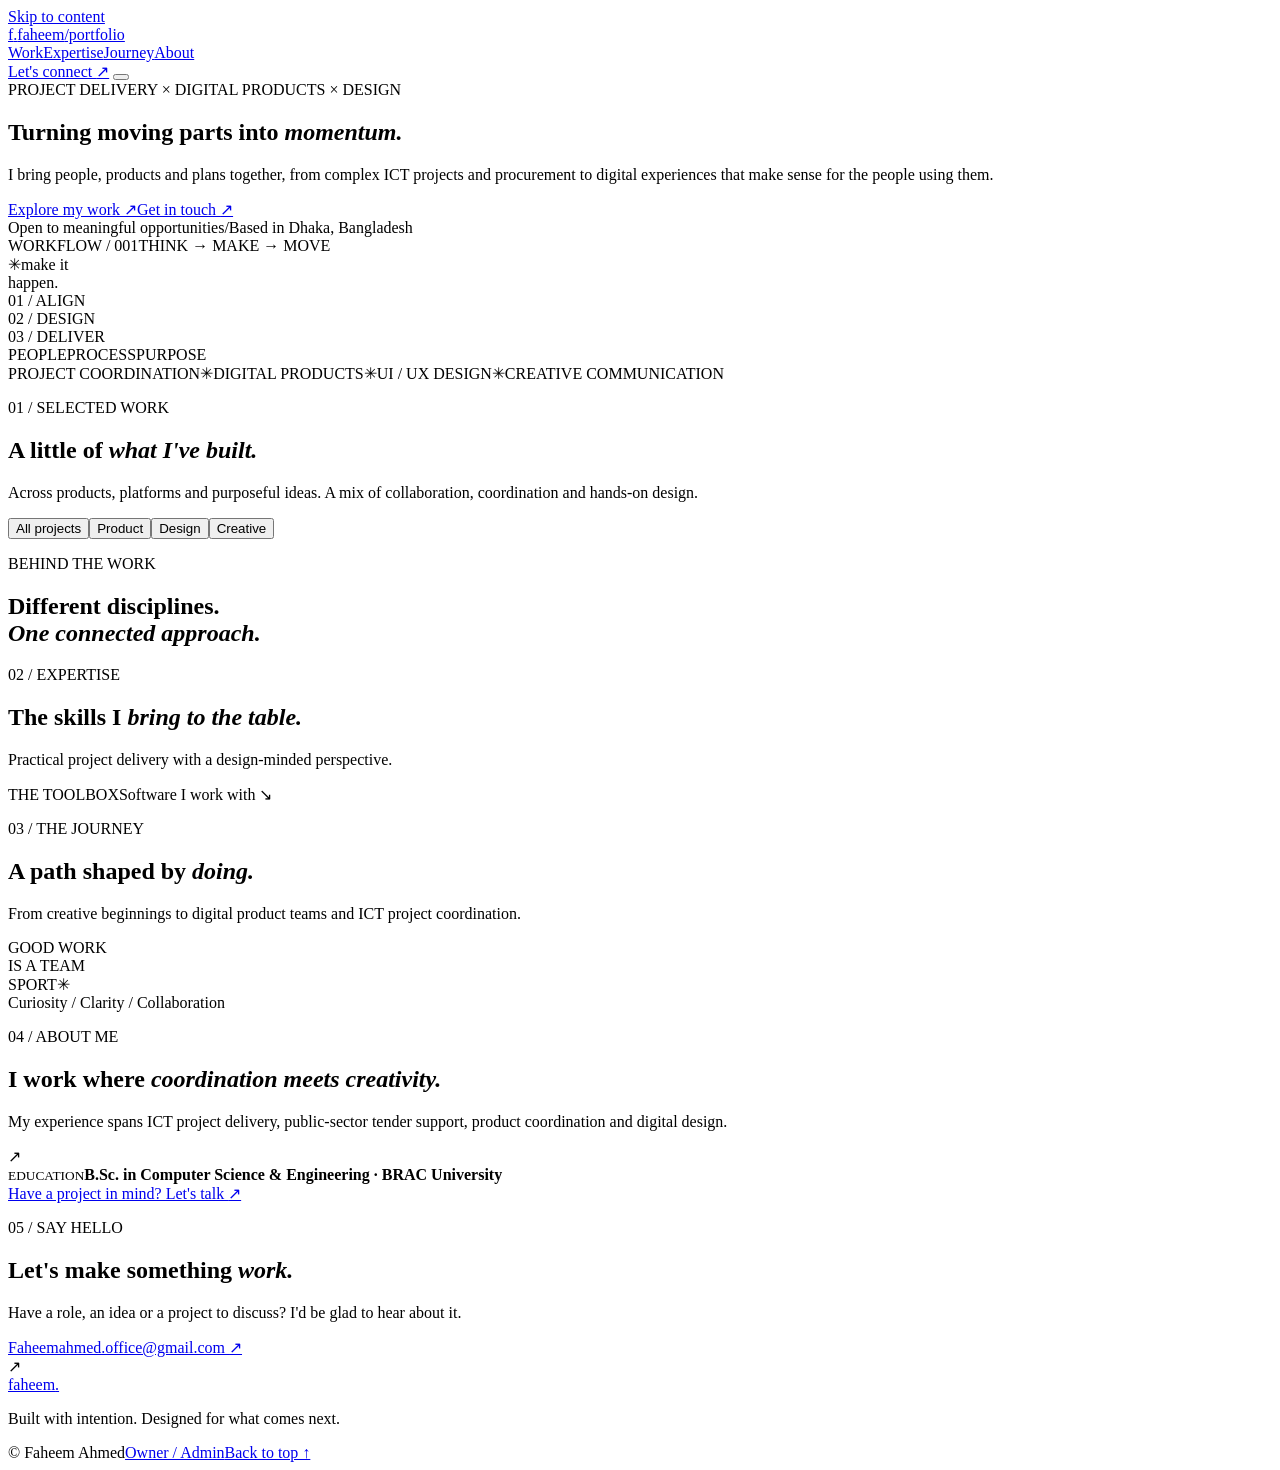
==== index.html @ 2e0d6dfa "Add Faheem portfolio homepage" ====
<!doctype html>
<html lang="en">
<head>
  <meta charset="utf-8" />
  <meta name="viewport" content="width=device-width, initial-scale=1" />
  <meta name="theme-color" content="#f7f7f2" />
  <meta name="description" content="Faheem Ahmed: project delivery, digital products, UI/UX and creative work. Selected projects, skills and experience." />
  <meta property="og:title" content="Faheem Ahmed | Portfolio" />
  <meta property="og:description" content="Project delivery, digital products and thoughtful design." />
  <meta property="og:type" content="website" />
  <title>Faheem Ahmed | Project Delivery, Digital Products & Design</title>
  <link rel="icon" href="favicon.svg" type="image/svg+xml" />
  <link rel="preconnect" href="https://fonts.googleapis.com" />
  <link rel="preconnect" href="https://fonts.gstatic.com" crossorigin />
  <link href="https://fonts.googleapis.com/css2?family=DM+Sans:wght@400;500;600;700&family=Manrope:wght@400;500;600;700;800&display=swap" rel="stylesheet" />
  <link rel="stylesheet" href="styles.css" />
  <script defer src="fallback.js"></script>
  <script defer src="app.js"></script>
</head>
<body>
  <a class="skip-link" href="#main">Skip to content</a>
  <header class="site-header" id="top">
    <div class="shell header-row">
      <a class="wordmark" href="#top" aria-label="Faheem Ahmed, back to top"><span class="logo-symbol">f<span class="logo-dot">.</span></span><span id="headerName">faheem<span class="muted-mark">/portfolio</span></span></a>
      <nav class="desktop-nav" aria-label="Main navigation">
        <a href="#work">Work</a><a href="#expertise">Expertise</a><a href="#journey">Journey</a><a href="#about">About</a>
      </nav>
      <a class="header-contact" href="#contact">Let's connect <span aria-hidden="true">↗</span></a>
      <button class="menu-toggle" id="menuToggle" aria-label="Open menu" aria-expanded="false" aria-controls="mobileMenu"><span></span><span></span></button>
    </div>
    <nav class="mobile-menu" id="mobileMenu" aria-label="Mobile navigation" hidden><a href="#work">Work</a><a href="#expertise">Expertise</a><a href="#journey">Journey</a><a href="#about">About</a><a href="#contact">Contact</a></nav>
  </header>

  <main id="main">
    <section class="hero shell section" aria-labelledby="heroTitle">
      <div class="hero-copy">
        <div class="eyebrow"><span class="eyebrow-mark"></span><span id="heroEyebrow">PROJECT DELIVERY × DIGITAL PRODUCTS × DESIGN</span></div>
        <h1 id="heroTitle">Turning moving parts into <em>momentum.</em></h1>
        <p class="hero-desc" id="heroIntro">I bring people, products and plans together, from complex ICT projects and procurement to digital experiences that make sense for the people using them.</p>
        <div class="hero-actions"><a href="#work" class="button button-dark">Explore my work <span aria-hidden="true">↗</span></a><a href="#contact" class="button button-outline">Get in touch <span aria-hidden="true">↗</span></a></div>
        <div class="hero-footnote"><span class="status-pip"></span><span id="availability">Open to meaningful opportunities</span><span class="footnote-separator">/</span><span id="location">Based in Dhaka, Bangladesh</span></div>
      </div>
      <div class="hero-art" aria-label="Abstract visual representing a process from plan to delivery" role="img">
        <div class="art-topline"><span>WORKFLOW / 001</span><span>THINK → MAKE → MOVE</span></div>
        <div class="orbit orbit-outer"></div><div class="orbit orbit-middle"></div><div class="orbit orbit-inner"></div>
        <div class="orbit-center"><span class="orbit-symbol">✳</span><span>make it<br />happen.</span></div>
        <div class="orbit-tag orbit-tag-one">01 / ALIGN</div><div class="orbit-tag orbit-tag-two">02 / DESIGN</div><div class="orbit-tag orbit-tag-three">03 / DELIVER</div>
        <div class="art-bottomline"><span>PEOPLE</span><span>PROCESS</span><span>PURPOSE</span></div>
      </div>
    </section>

    <section class="ticker-wrap" aria-label="Areas of work"><div class="shell ticker"><span>PROJECT COORDINATION</span><span class="ticker-star">✳</span><span>DIGITAL PRODUCTS</span><span class="ticker-star">✳</span><span>UI / UX DESIGN</span><span class="ticker-star">✳</span><span>CREATIVE COMMUNICATION</span></div></section>

    <section class="section shell work-section" id="work" aria-labelledby="workTitle">
      <div class="section-head reveal"><div><p class="kicker">01 / SELECTED WORK</p><h2 id="workTitle">A little of <em>what I've built.</em></h2></div><p class="head-aside">Across products, platforms and purposeful ideas. A mix of collaboration, coordination and hands-on design.</p></div>
      <div class="filter-row" id="projectFilters" aria-label="Filter projects"><button class="filter-chip active" data-filter="All" aria-pressed="true">All projects</button><button class="filter-chip" data-filter="Product" aria-pressed="false">Product</button><button class="filter-chip" data-filter="Design" aria-pressed="false">Design</button><button class="filter-chip" data-filter="Creative" aria-pressed="false">Creative</button></div>
      <div class="project-grid" id="projectGrid" aria-live="polite"></div>
    </section>

    <section class="stats-section"><div class="shell stats-layout"><div><p class="kicker light-kicker">BEHIND THE WORK</p><h2>Different disciplines.<br /><em>One connected approach.</em></h2></div><div class="stats-grid" id="statsGrid"></div></div></section>

    <section class="section shell expertise-section" id="expertise" aria-labelledby="expertiseTitle"><div class="section-head reveal"><div><p class="kicker">02 / EXPERTISE</p><h2 id="expertiseTitle">The skills I <em>bring to the table.</em></h2></div><p class="head-aside">Practical project delivery with a design-minded perspective.</p></div><div class="skills-grid" id="skillsGrid"></div><div class="toolbox reveal"><div class="toolbox-heading"><span>THE TOOLBOX</span><span>Software I work with <span aria-hidden="true">↘</span></span></div><div class="tool-tags" id="toolTags"></div></div></section>

    <section class="section journey-section" id="journey" aria-labelledby="journeyTitle"><div class="shell"><div class="section-head reveal"><div><p class="kicker">03 / THE JOURNEY</p><h2 id="journeyTitle">A path shaped by <em>doing.</em></h2></div><p class="head-aside">From creative beginnings to digital product teams and ICT project coordination.</p></div><div class="timeline" id="timeline"></div></div></section>

    <section class="section shell about-section" id="about" aria-labelledby="aboutTitle"><div class="about-visual reveal" aria-hidden="true"><div class="about-art-title">GOOD WORK<br />IS A <span>TEAM</span><br />SPORT<span class="lime-text">✳</span></div><div class="about-art-caption">Curiosity / Clarity / Collaboration</div></div><div class="about-copy reveal"><p class="kicker">04 / ABOUT ME</p><h2 id="aboutTitle">I work where <em>coordination meets creativity.</em></h2><p id="aboutText">My experience spans ICT project delivery, public-sector tender support, product coordination and digital design.</p><div class="education-note"><span class="edu-icon">↗</span><div><small>EDUCATION</small><strong id="educationText">B.Sc. in Computer Science & Engineering · BRAC University</strong></div></div><a class="text-link" href="#contact">Have a project in mind? Let's talk <span aria-hidden="true">↗</span></a></div></section>

    <section class="contact-section" id="contact" aria-labelledby="contactTitle"><div class="shell contact-inner"><div><p class="kicker light-kicker">05 / SAY HELLO</p><h2 id="contactTitle">Let's make something <em>work.</em></h2><p>Have a role, an idea or a project to discuss? I'd be glad to hear about it.</p><a class="contact-email" id="emailLink" href="mailto:Faheemahmed.office@gmail.com">Faheemahmed.office@gmail.com <span aria-hidden="true">↗</span></a></div><div class="contact-orbit" aria-hidden="true"><span>↗</span></div></div></section>
  </main>

  <footer class="site-footer"><div class="shell footer-main"><div><a href="#top" class="footer-brand">faheem<span>.</span></a><p id="footerNote">Built with intention. Designed for what comes next.</p></div><div><div class="footer-socials" id="footerSocials"></div><div class="footer-bottom"><span>© <span id="year"></span> <span id="footerName">Faheem Ahmed</span></span><a href="admin.html" rel="nofollow">Owner / Admin</a><a href="#top">Back to top ↑</a></div></div></div></footer>

  <dialog class="project-dialog" id="projectDialog" aria-labelledby="dialogTitle"><button class="dialog-close" id="dialogClose" aria-label="Close project details">×</button><p class="kicker">SELECTED PROJECT</p><h2 id="dialogTitle"></h2><p class="dialog-subtitle" id="dialogSubtitle"></p><p id="dialogDescription"></p><p class="dialog-role" id="dialogRole"></p><div id="dialogTags" class="card-tags"></div><a class="button button-dark dialog-link" id="dialogLink" href="#" target="_blank" rel="noopener noreferrer">Visit project <span>↗</span></a></dialog>
</body>
</html>
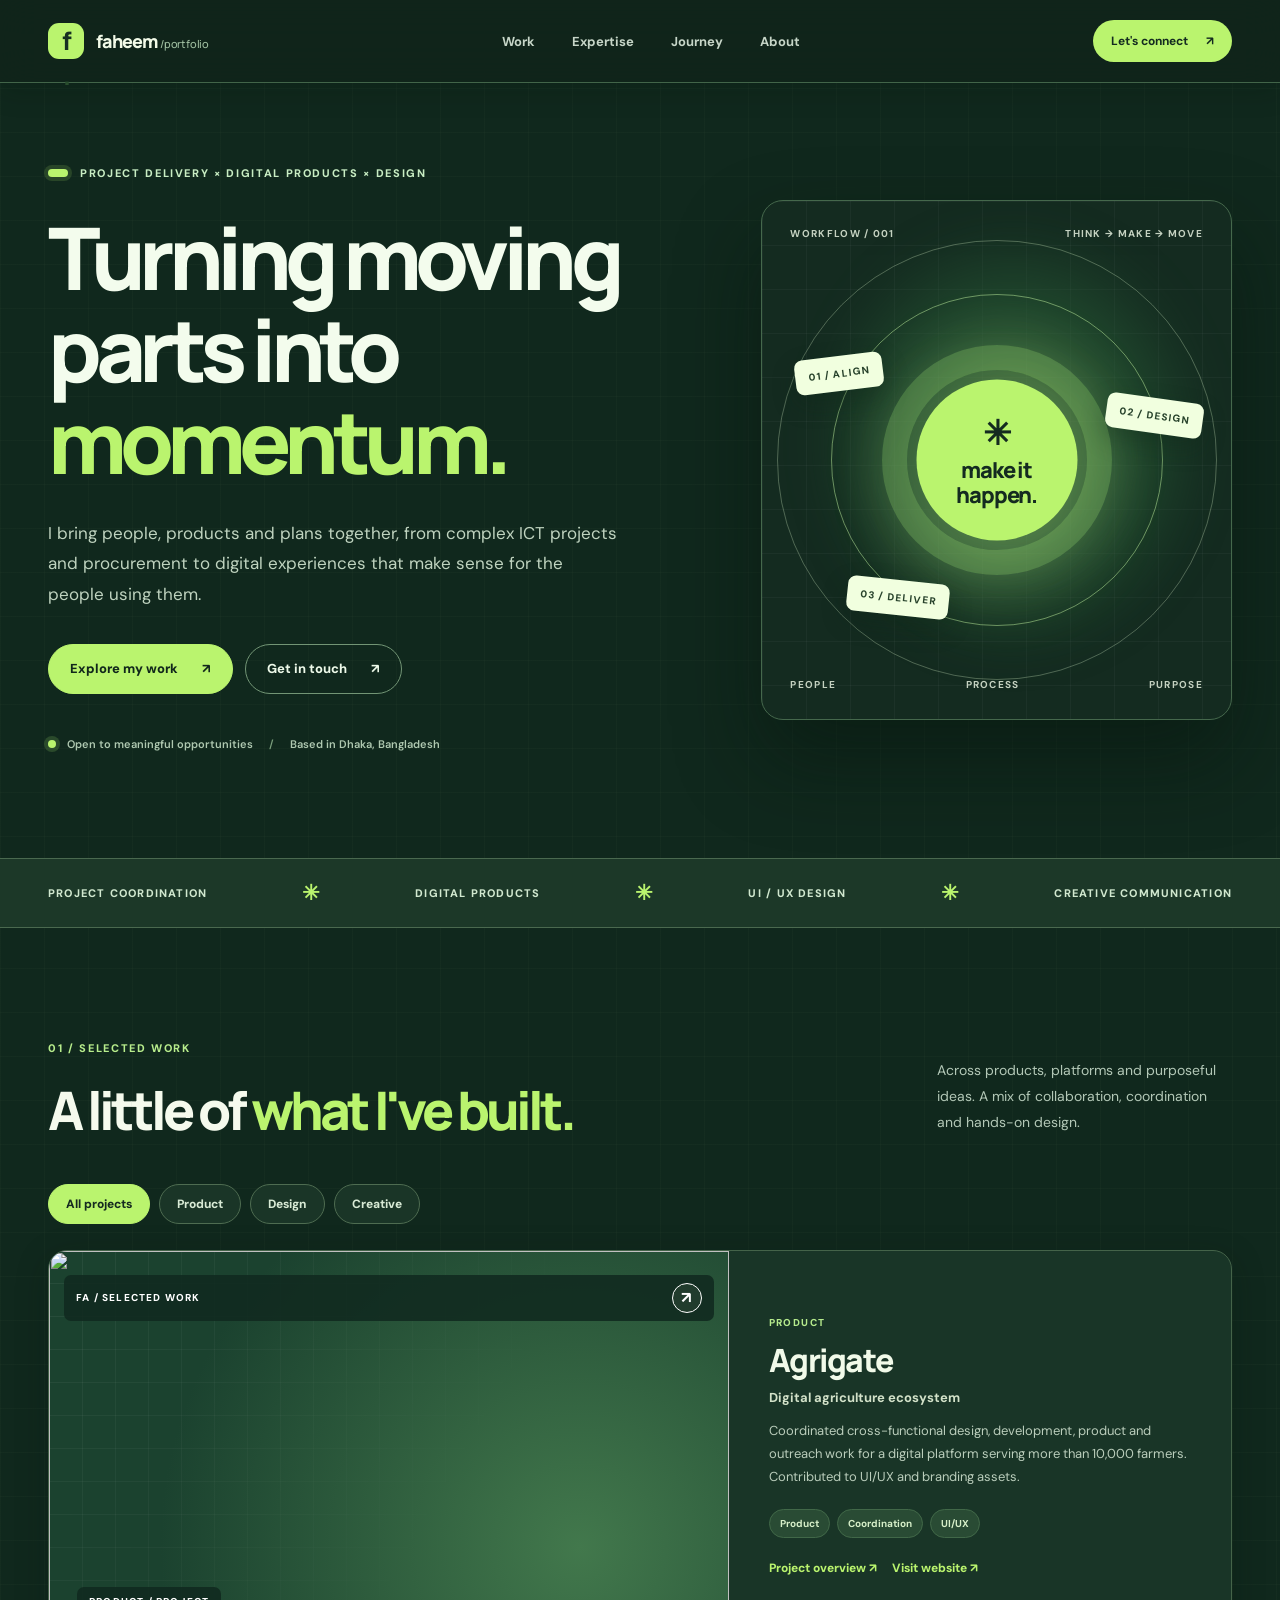
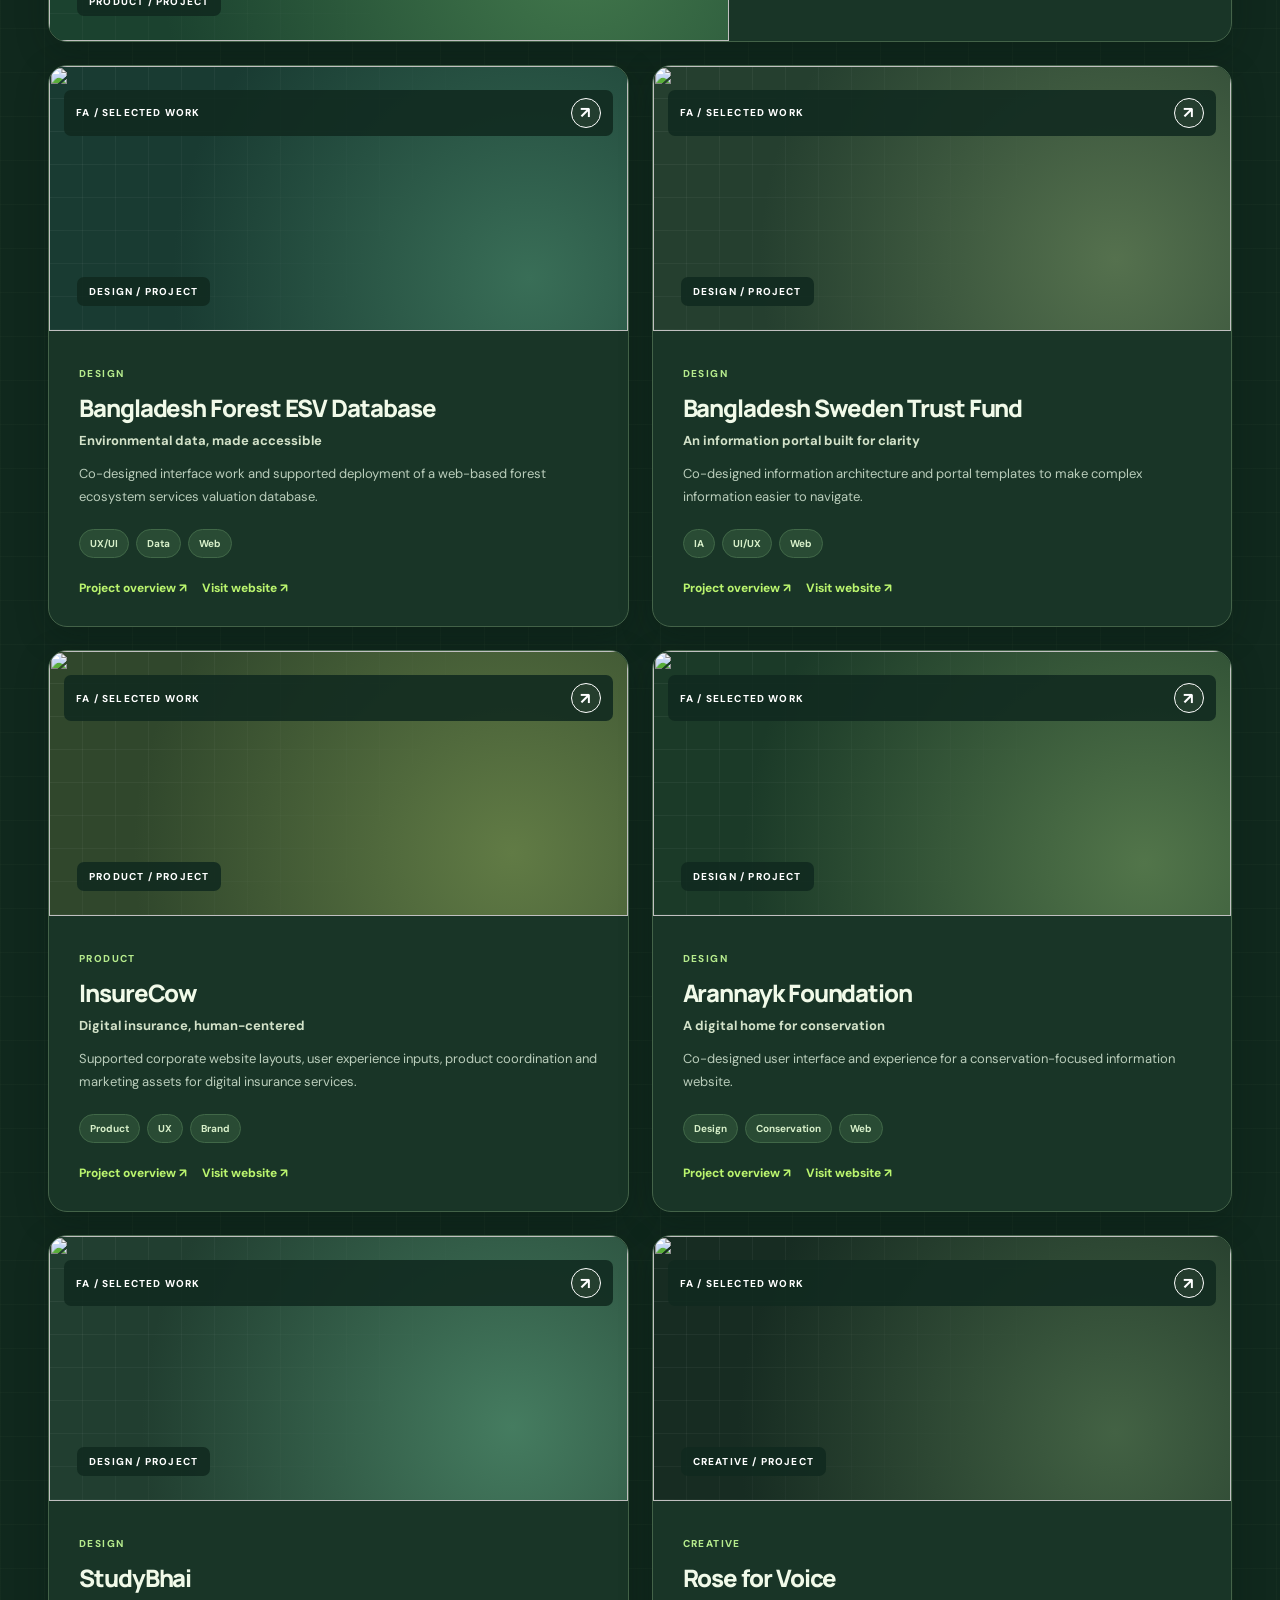
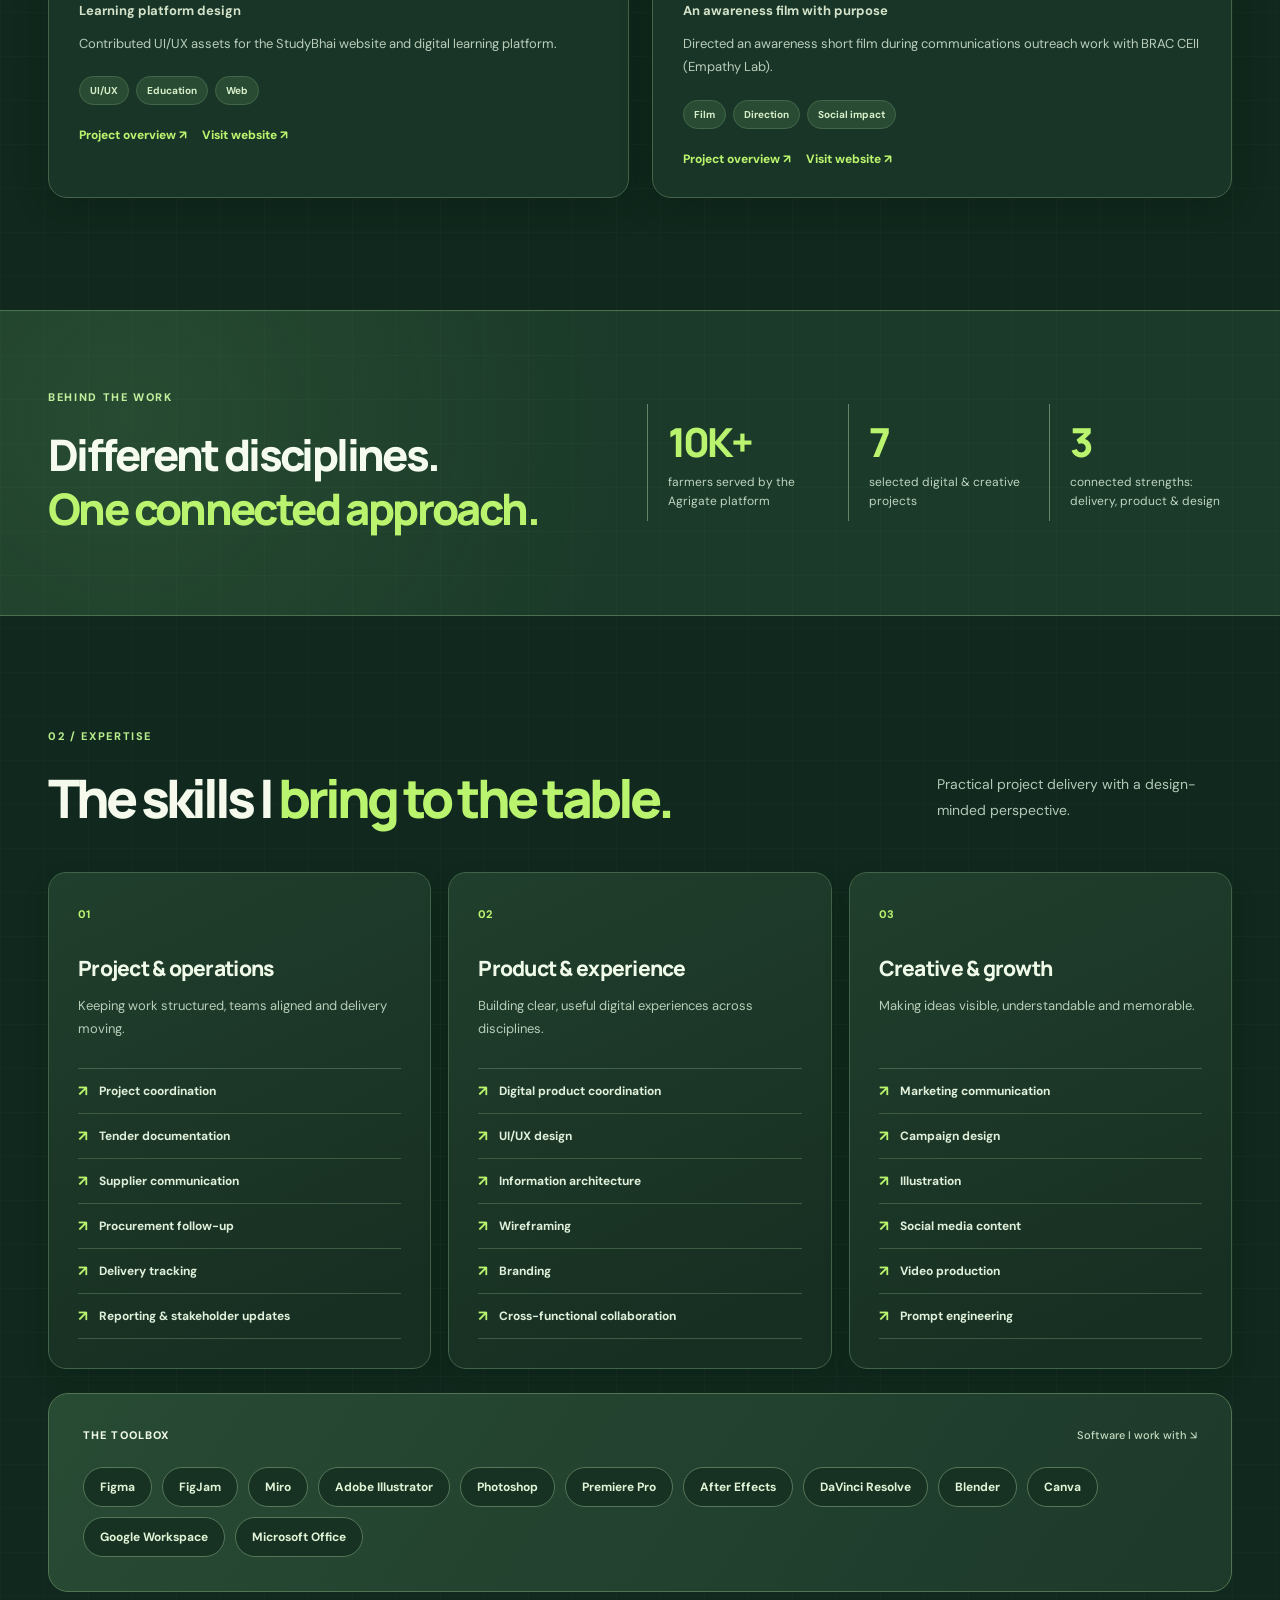
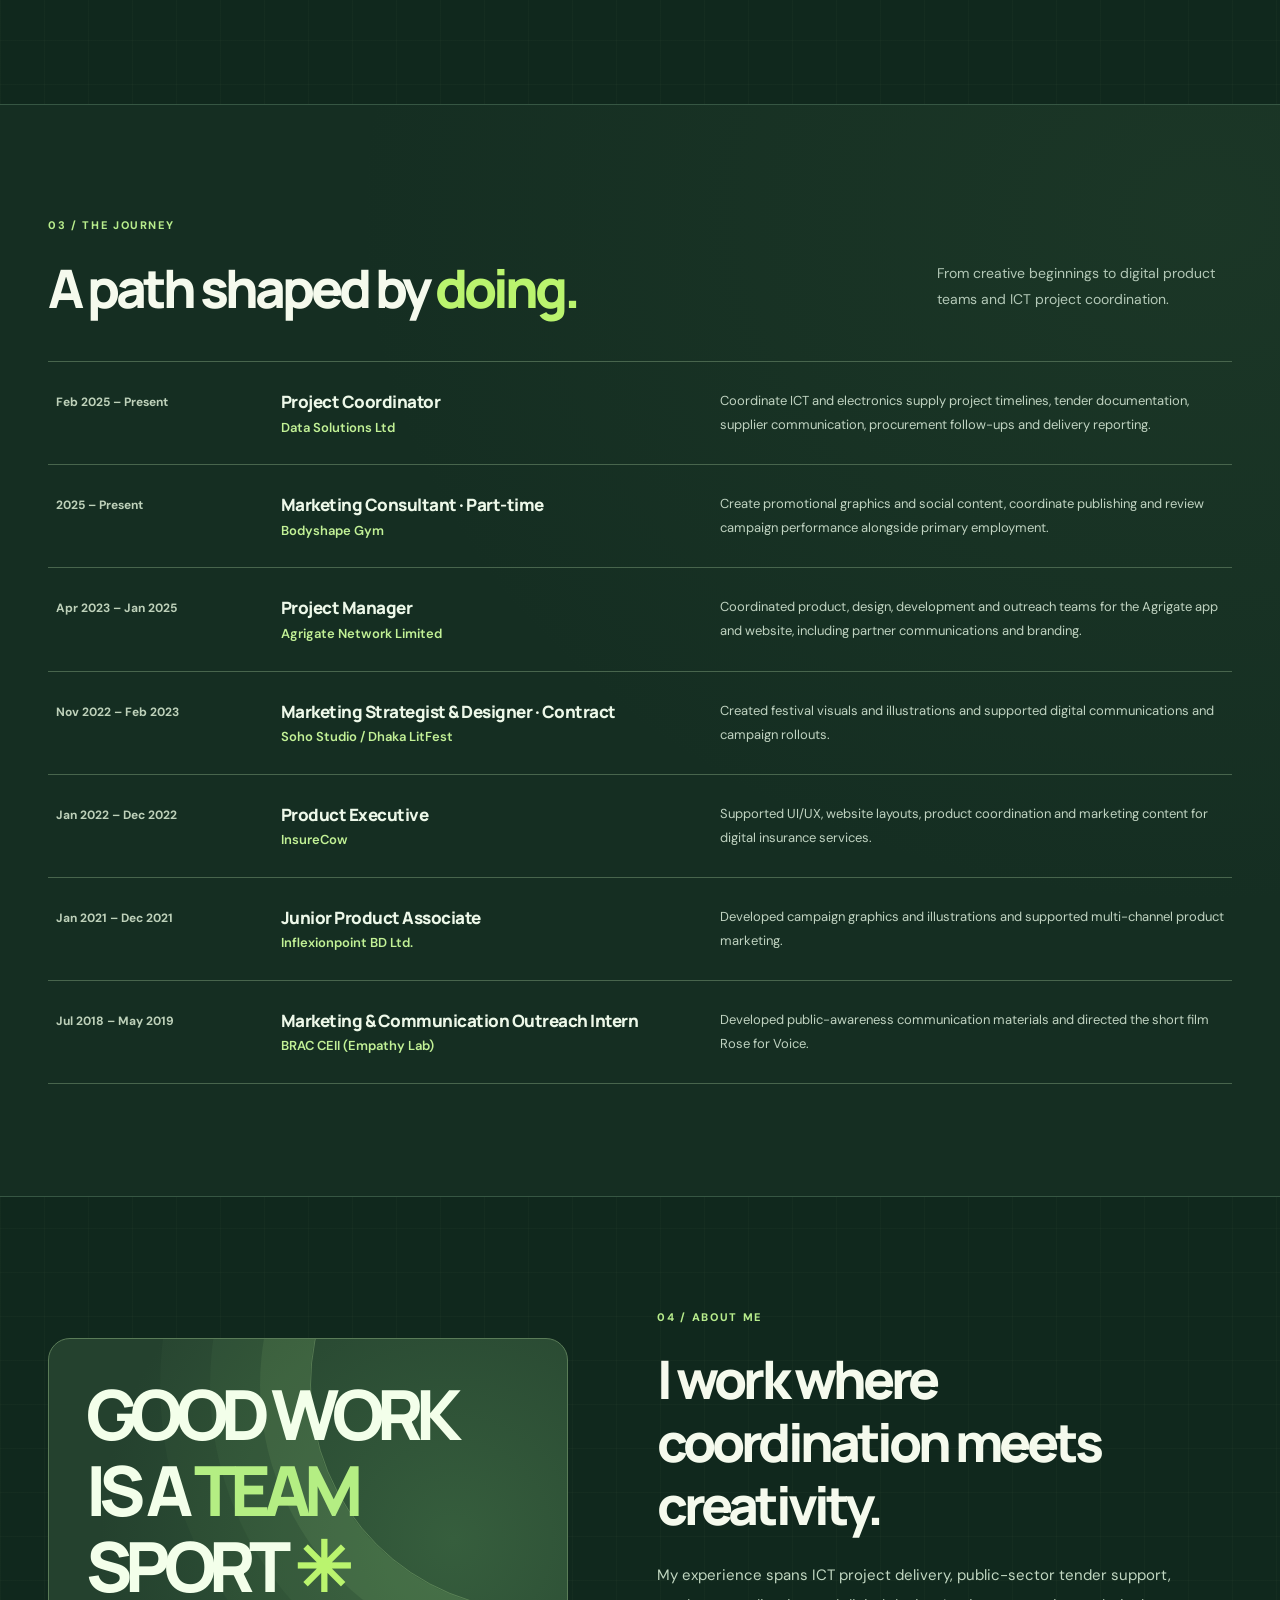
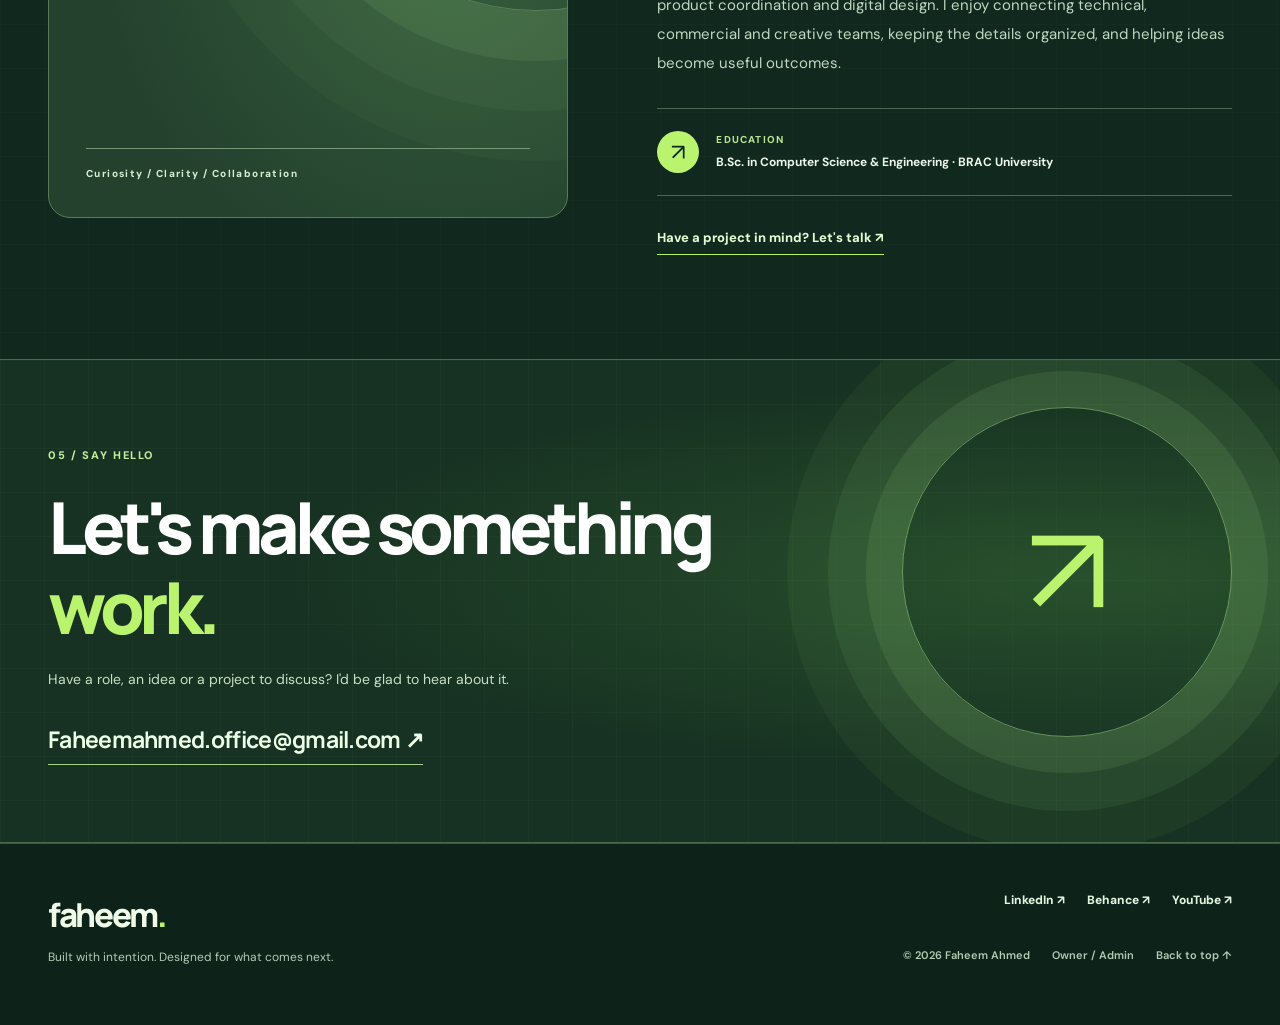
==== commit f451f229: "Enable full-site forest and lime theme" ====
--- a/index.html
+++ b/index.html
@@ -3,7 +3,7 @@
 <head>
   <meta charset="utf-8" />
   <meta name="viewport" content="width=device-width, initial-scale=1" />
-  <meta name="theme-color" content="#f7f7f2" />
+  <meta name="theme-color" content="#10281d" />
   <meta name="description" content="Faheem Ahmed: project delivery, digital products, UI/UX and creative work. Selected projects, skills and experience." />
   <meta property="og:title" content="Faheem Ahmed | Portfolio" />
   <meta property="og:description" content="Project delivery, digital products and thoughtful design." />
@@ -14,6 +14,7 @@
   <link rel="preconnect" href="https://fonts.gstatic.com" crossorigin />
   <link href="https://fonts.googleapis.com/css2?family=DM+Sans:wght@400;500;600;700&family=Manrope:wght@400;500;600;700;800&display=swap" rel="stylesheet" />
   <link rel="stylesheet" href="styles.css" />
+  <link rel="stylesheet" href="theme.css" />
   <script defer src="fallback.js"></script>
   <script defer src="app.js"></script>
 </head>
--- a/styles.css
+++ b/styles.css
@@ -0,0 +1,19 @@
+:root{--paper:#f7f7f2;--paper-dark:#eeefe9;--ink:#18271f;--muted:#5f6b62;--border:#daddd5;--dark:#152b20;--dark-2:#213d2c;--lime:#baf46e;--white:#fff;--shadow:0 28px 60px rgba(26,43,31,.075);--round:19px}
+*{box-sizing:border-box}html{scroll-behavior:smooth;scroll-padding-top:85px}body{margin:0;background:var(--paper);color:var(--ink);font-family:'DM Sans',Arial,sans-serif;-webkit-font-smoothing:antialiased}a{color:inherit;text-decoration:none}button,input{font:inherit}button{cursor:pointer}img{max-width:100%}::selection{background:var(--lime);color:var(--dark)}.shell{width:min(100% - 96px,1300px);margin-inline:auto}.section{padding-block:112px}.skip-link{position:absolute;top:-70px;left:20px;background:var(--lime);padding:14px 20px;z-index:120}.skip-link:focus{top:12px}a:focus-visible,button:focus-visible{outline:3px solid #85b840;outline-offset:4px}.site-header{position:sticky;top:0;z-index:40;background:rgba(247,247,242,.93);backdrop-filter:blur(20px);border-bottom:1px solid var(--border)}.header-row{height:82px;display:flex;align-items:center;justify-content:space-between;gap:22px}.wordmark{display:flex;align-items:center;gap:12px;font-weight:800;letter-spacing:-.055em;font-family:Manrope,sans-serif;font-size:18px}.logo-symbol{height:36px;width:36px;background:var(--dark);border-radius:11px;color:#fff;display:grid;place-items:center;position:relative;font-size:25px;letter-spacing:-.07em}.logo-dot{color:var(--lime)}.muted-mark{font-size:11px;letter-spacing:-.02em;font-weight:500;color:#8c948b;margin-left:3px}.desktop-nav{display:flex;align-items:center;gap:37px}.desktop-nav a{font-size:13px;font-weight:700;color:#46564b;transition:color .2s}.desktop-nav a:hover,.desktop-nav a.active{color:#1a9c4c}.header-contact{background:var(--dark);border-radius:999px;padding:13px 18px;color:#fff;font-weight:700;font-size:12px;display:flex;align-items:center;gap:18px;white-space:nowrap}.header-contact:hover{background:#315b3d}.menu-toggle{display:none;background:none;border:0;flex-direction:column;gap:5px;padding:12px}.menu-toggle span{display:block;width:23px;height:2px;background:var(--ink)}.mobile-menu{display:none}
+.hero{min-height:660px;display:grid;grid-template-columns:1.15fr .85fr;gap:clamp(34px,6vw,100px);align-items:center;padding-block:82px 103px}.hero-copy{padding-bottom:4px}.eyebrow,.kicker{font-size:11px;letter-spacing:.15em;font-weight:800;line-height:1.5}.eyebrow{display:flex;align-items:center;gap:12px;color:#4d6756;margin-bottom:29px}.eyebrow-mark{display:inline-block;width:20px;height:8px;background:#5ba46a;border-radius:99px}.hero h1,h2{font-family:Manrope,'DM Sans',sans-serif;font-weight:800;letter-spacing:-.075em}.hero h1{font-size:clamp(56px,6.75vw,99px);line-height:1.07;margin:0;max-width:820px}.hero h1 em,h2 em{font-style:normal;color:#66866a}.hero-desc{max-width:570px;font-size:17px;line-height:1.8;color:#657069;margin:30px 0}.hero-actions{display:flex;gap:12px;flex-wrap:wrap;margin-top:34px}.button{min-height:50px;border-radius:999px;padding:14px 21px;display:inline-flex;align-items:center;justify-content:center;gap:24px;font-size:13px;font-weight:800;transition:transform .2s,background .2s,border-color .2s}.button:hover{transform:translateY(-2px)}.button-dark{background:var(--ink);color:#fff;border:1px solid var(--ink)}.button-dark:hover{background:#34543a}.button-outline{border:1px solid #bcc6bd}.button-outline:hover{background:white;border-color:var(--ink)}.hero-footnote{display:flex;flex-wrap:wrap;align-items:center;gap:11px;color:#6f7971;font-size:11px;margin-top:43px;font-weight:600}.status-pip{width:8px;height:8px;background:#63b579;border-radius:50%;box-shadow:0 0 0 4px #ddeddf}.footnote-separator{color:#aeb8ac;padding-inline:5px}
+.hero-art{min-height:520px;background:var(--dark);border-radius:22px;position:relative;overflow:hidden;color:white;isolation:isolate;box-shadow:var(--shadow)}.hero-art:before{content:'';position:absolute;width:85%;height:85%;background:radial-gradient(ellipse,#6d9d59 0%,#285135 38%,transparent 70%);top:4%;left:11%;opacity:.65;filter:blur(22px)}.hero-art:after{content:'';position:absolute;inset:0;background-image:linear-gradient(rgba(255,255,255,.035) 1px,transparent 1px),linear-gradient(90deg,rgba(255,255,255,.035) 1px,transparent 1px);background-size:44px 44px;z-index:-1}.art-topline,.art-bottomline{position:absolute;left:28px;right:28px;display:flex;justify-content:space-between;color:#c5d2c1;font-size:10px;letter-spacing:.13em;font-weight:700;z-index:3}.art-topline{top:26px}.art-bottomline{bottom:28px}.orbit{position:absolute;border:1px solid rgba(218,246,203,.3);border-radius:50%;left:50%;top:50%;transform:translate(-50%,-50%)}.orbit-outer{width:440px;height:440px}.orbit-middle{width:332px;height:332px;border-color:rgba(189,239,160,.5)}.orbit-inner{width:230px;height:230px;border:25px solid rgba(177,245,128,.26);box-shadow:0 0 65px #d1ff9a22, inset 0 0 75px #d1ff9a22}.orbit-center{position:absolute;left:50%;top:50%;transform:translate(-50%,-50%);width:161px;height:161px;background:var(--lime);border-radius:50%;display:flex;align-items:center;justify-content:center;flex-direction:column;color:var(--dark);text-align:center;font:800 22px/1.1 Manrope,sans-serif;letter-spacing:-.055em;box-shadow:0 30px 85px #c6ff8c44}.orbit-symbol{font-size:34px;margin-bottom:7px}.orbit-tag{position:absolute;padding:11px 13px;background:#f1ffdf;color:#27422b;border-radius:8px;font-size:10px;font-weight:800;letter-spacing:.12em;box-shadow:0 10px 25px #10261955}.orbit-tag-one{top:30%;left:7%;transform:rotate(-7deg)}.orbit-tag-two{right:6%;top:38%;transform:rotate(8deg)}.orbit-tag-three{bottom:20%;left:18%;transform:rotate(6deg)}
+.ticker-wrap{border-block:1px solid var(--border);background:#edeee8}.ticker{min-height:68px;display:flex;align-items:center;justify-content:space-between;gap:20px;font-size:11px;font-weight:800;letter-spacing:.11em;color:#536354}.ticker-star{font-size:21px;color:#65936b}
+.section-head{display:flex;justify-content:space-between;align-items:end;gap:48px;margin-bottom:42px}.kicker{color:#688471;margin:0 0 23px}.section-head h2,.about-copy h2{font-size:clamp(39px,4.15vw,62px);line-height:1.18;margin:0;max-width:750px}.head-aside{font-size:14px;line-height:1.85;color:var(--muted);max-width:295px;margin:0 0 6px}.filter-row{display:flex;gap:9px;flex-wrap:wrap;margin-bottom:26px}.filter-chip{border:1px solid var(--border);border-radius:999px;padding:11px 17px;background:transparent;color:#566359;font-size:12px;font-weight:800}.filter-chip.active,.filter-chip:hover{background:var(--dark);color:white;border-color:var(--dark)}.project-grid{display:grid;grid-template-columns:repeat(2,minmax(0,1fr));gap:22px}.project-card{overflow:hidden;background:#fff;border:1px solid #e0e4da;border-radius:19px;box-shadow:0 2px 3px #202d2510;transition:transform .25s,box-shadow .25s;min-width:0}.project-card:hover{transform:translateY(-5px);box-shadow:var(--shadow)}.project-card.featured{grid-column:span 2;display:grid;grid-template-columns:1.15fr .85fr}.project-card.featured .project-visual{min-height:390px}.project-visual{height:265px;position:relative;overflow:hidden;isolation:isolate}.project-visual:before{content:'';inset:0;position:absolute;background-image:linear-gradient(0deg,rgba(255,255,255,.11) 1px,transparent 1px),linear-gradient(90deg,rgba(255,255,255,.11) 1px,transparent 1px);background-size:33px 33px;mask-image:linear-gradient(120deg,#0008,transparent 65%);z-index:-1}.project-visual.agri{background:#d9edbd;color:#203e25}.project-visual.forest{background:#b8d6c7;color:#1e4b40}.project-visual.trust{background:#cdd8eb;color:#27436c}.project-visual.insure{background:#f4d3b6;color:#773d2d}.project-visual.nature{background:#d3dac0;color:#3b4f29}.project-visual.study{background:#daccf0;color:#45326e}.project-visual.film{background:#2f3339;color:#f4efdf}.visual-top{position:absolute;left:28px;right:28px;top:24px;display:flex;justify-content:space-between;align-items:center;font-size:10px;font-weight:800;letter-spacing:.12em;text-transform:uppercase;z-index:2}.visual-corner{border:1px solid currentColor;border-radius:999px;width:30px;height:30px;display:grid;place-items:center;font-size:16px}.visual-title{position:absolute;left:9%;top:40%;transform:translateY(-50%);font:800 clamp(36px,4.1vw,66px)/1.02 Manrope,sans-serif;letter-spacing:-.08em;max-width:72%;z-index:2}.featured .visual-title{font-size:clamp(52px,5vw,83px)}.visual-title span{display:block;opacity:.6}.visual-shape{position:absolute;border-radius:50%;width:240px;height:240px;right:-45px;bottom:-92px;border:47px solid currentColor;opacity:.16;transform:rotate(-23deg)}.visual-shape.two{width:165px;height:165px;right:75px;bottom:37px;border-width:2px;opacity:.35}.project-visual.agri .visual-shape{border-radius:30% 70% 40% 60%;transform:rotate(38deg)}.project-visual.forest .visual-shape{border-radius:32% 68% 66% 34%;transform:rotate(-42deg)}.project-visual.trust .visual-shape{border-radius:9px;transform:rotate(31deg)}.project-visual.study .visual-shape{border-radius:22px;transform:rotate(45deg)}.project-visual.film .visual-shape{border-radius:50%;background:#d2b7a3;box-shadow:0 0 60px #d8b7a4}.visual-bottom{position:absolute;bottom:25px;left:28px;font-size:10px;font-weight:800;letter-spacing:.12em;text-transform:uppercase}.project-info{padding:30px}.project-card.featured .project-info{display:flex;flex-direction:column;justify-content:center;padding:40px}.card-overline{font-size:10px;letter-spacing:.14em;color:#718075;font-weight:800;text-transform:uppercase}.project-info h3{font:800 24px/1.25 Manrope,sans-serif;letter-spacing:-.045em;margin:11px 0 9px}.featured .project-info h3{font-size:32px}.project-subtitle{color:#5e6d63;font-size:13px;font-weight:700;margin:0 0 13px}.project-description{font-size:13px;line-height:1.78;color:#68736a;margin:0 0 21px}.card-tags{display:flex;gap:7px;flex-wrap:wrap}.card-tags span{padding:7px 10px;background:#f0f3ed;border-radius:99px;font-size:10px;font-weight:700;color:#5b6b5b}.project-actions{display:flex;flex-wrap:wrap;gap:15px;align-items:center;margin-top:22px}.project-actions button,.project-actions a{border:0;background:transparent;padding:0;font-size:12px;font-weight:800;color:#23462b}.project-actions button:hover,.project-actions a:hover{text-decoration:underline}
+.stats-section{background:var(--dark);color:#fff;padding:78px 0}.stats-layout{display:grid;grid-template-columns:.95fr 1.05fr;gap:70px;align-items:center}.stats-layout h2{font-size:clamp(30px,3.4vw,49px);line-height:1.25;letter-spacing:-.06em;margin:0}.stats-layout h2 em{color:var(--lime)}.light-kicker{color:#a9ca9b}.stats-grid{display:grid;grid-template-columns:repeat(3,1fr);gap:18px}.stat{border-left:1px solid #54715b;padding:10px 0 10px 20px}.stat-number{display:block;color:var(--lime);font:800 40px Manrope,sans-serif;letter-spacing:-.08em}.stat-label{font-size:12px;line-height:1.6;color:#bfd1c3;margin-top:4px}
+.skills-grid{display:grid;grid-template-columns:repeat(3,minmax(0,1fr));gap:17px}.skill-card{border:1px solid var(--border);border-radius:18px;padding:29px;background:#fff;min-width:0}.skill-index{font-size:11px;font-weight:800;color:#7e9782}.skill-card h3{font:800 21px Manrope,sans-serif;letter-spacing:-.035em;margin:31px 0 9px}.skill-card>p{color:#718074;font-size:13px;line-height:1.75;min-height:49px}.skill-card ul{margin:24px 0 0;padding:0;list-style:none;border-top:1px solid var(--border)}.skill-card li{font-size:12px;font-weight:700;color:#415147;padding:12px 0;border-bottom:1px solid #eef0ec;display:flex;align-items:center;gap:11px}.skill-card li:before{content:'↗';color:#608d6b;font-size:15px}.toolbox{background:#e9ede5;border-radius:20px;margin-top:24px;padding:34px}.toolbox-heading{display:flex;justify-content:space-between;gap:20px;font-size:11px;font-weight:800;letter-spacing:.1em;margin-bottom:25px}.toolbox-heading span:last-child{font-weight:500;letter-spacing:0;color:#708074}.tool-tags{display:flex;flex-wrap:wrap;gap:10px}.tool-tags span{border:1px solid #cdd6cb;border-radius:999px;padding:11px 16px;background:#f8faf4;font-size:12px;font-weight:700;color:#45604d}
+.journey-section{background:#edf0e9}.timeline{border-top:1px solid #ced6ca}.timeline-item{display:grid;grid-template-columns:190px 1fr 1.25fr;gap:35px;border-bottom:1px solid #ced6ca;padding:27px 8px;transition:background .2s}.timeline-item:hover{background:#ffffff67}.timeline-date{font-size:12px;color:#687968;font-weight:700;padding-top:5px}.timeline-role{font:800 17px/1.5 Manrope,sans-serif;letter-spacing:-.03em}.timeline-company{font-size:13px;font-weight:600;color:#62816a;margin-top:4px}.timeline-description{font-size:13px;color:#6e7a70;line-height:1.85;margin:0}
+.about-section{display:grid;grid-template-columns:.95fr 1.05fr;gap:clamp(45px,7vw,105px);align-items:center}.about-visual{background:#dbe6d2;border-radius:22px;min-height:480px;padding:37px;display:flex;flex-direction:column;justify-content:space-between;overflow:hidden;position:relative}.about-visual:before{content:'';position:absolute;width:450px;height:450px;border:1px solid #94b28b;right:-195px;top:-180px;border-radius:50%;box-shadow:0 0 0 50px #c0d1b944,0 0 0 100px #aec2a344,0 0 0 150px #9eb99633}.about-art-title{position:relative;font:800 clamp(49px,5.4vw,83px)/1.1 Manrope,sans-serif;letter-spacing:-.095em;color:#23412c}.about-art-title span:not(.lime-text){color:#78977a}.about-art-title .lime-text{color:#6b9865;margin-left:10px}.about-art-caption{position:relative;border-top:1px solid #b1c6ae;padding-top:18px;letter-spacing:.14em;font-size:10px;font-weight:800;color:#566b54}.about-copy h2{margin-bottom:25px}.about-copy>p:not(.kicker){font-size:15px;line-height:1.95;color:#667267}.education-note{display:flex;align-items:center;gap:17px;margin:30px 0;border-block:1px solid var(--border);padding:22px 0}.edu-icon{height:42px;width:42px;flex-shrink:0;border-radius:50%;background:var(--lime);display:grid;place-items:center;font-size:23px}.education-note small{font-size:10px;letter-spacing:.12em;font-weight:800;color:#7e8e80;display:block;margin-bottom:6px}.education-note strong{font-size:12px;line-height:1.7;display:block}.text-link{font-size:13px;font-weight:800;border-bottom:1px solid #637d68;padding-bottom:8px}.text-link:hover{color:#567d49}
+.contact-section{background:#1e3b29;color:#fff;overflow:hidden}.contact-inner{min-height:420px;display:flex;align-items:center;justify-content:space-between;gap:30px;position:relative;padding-block:87px}.contact-inner>div:first-child{position:relative;z-index:2}.contact-inner h2{max-width:730px;font-size:clamp(43px,5.6vw,78px);line-height:1.12;margin:0 0 22px}.contact-inner h2 em{color:var(--lime)}.contact-inner p:not(.kicker){color:#c2d4c2;font-size:14px;margin:0 0 35px}.contact-email{font:700 clamp(15px,1.8vw,23px) Manrope,sans-serif;letter-spacing:-.03em;border-bottom:1px solid #9fc4a0;padding-bottom:9px;overflow-wrap:anywhere}.contact-email:hover{color:var(--lime)}.contact-orbit{position:absolute;right:0;top:47px;width:330px;height:330px;border:1px solid #92b98a55;border-radius:50%;display:grid;place-items:center;box-shadow:0 0 0 36px #7bad7920,0 0 0 74px #7bad7919,0 0 0 115px #7bad7912;color:var(--lime)}.contact-orbit span{font-size:130px;line-height:1}.site-footer{background:#f6f7f1}.footer-main{display:flex;justify-content:space-between;gap:30px;padding-block:48px}.footer-brand{font:800 33px Manrope,sans-serif;letter-spacing:-.07em}.footer-brand span{color:#82af58}.footer-main p{font-size:12px;color:#728073}.footer-socials,.footer-bottom{display:flex;gap:22px;justify-content:flex-end;flex-wrap:wrap;font-size:12px;font-weight:800}.footer-socials a:hover,.footer-bottom a:hover{color:#5f9c57}.footer-bottom{margin-top:40px;font-size:11px;color:#778478;font-weight:600}
+.project-dialog{width:min(550px,calc(100% - 30px));border:0;border-radius:22px;padding:36px;color:var(--ink);box-shadow:0 30px 100px #001a09aa}.project-dialog::backdrop{background:#06170ec9;backdrop-filter:blur(5px)}.project-dialog h2{font-size:36px;line-height:1.15;margin:0 0 12px}.project-dialog>p:not(.kicker){color:#627166;font-size:15px;line-height:1.85}.project-dialog .dialog-subtitle{font-weight:800;color:var(--ink)!important}.project-dialog .dialog-role{font-size:12px!important;font-weight:800}.dialog-close{position:absolute;right:20px;top:15px;border:0;background:transparent;font-size:30px;color:#536b57}.dialog-link{margin-top:25px}.reveal{opacity:1;transform:none}@media(prefers-reduced-motion:no-preference){.js-motion .reveal{opacity:0;transform:translateY(20px);transition:opacity .65s,transform .65s}.js-motion .reveal.is-visible{opacity:1;transform:translateY(0)}}
+@media(max-width:1080px){.shell{width:min(100% - 60px,1300px)}.hero{gap:33px;min-height:590px}.hero h1{font-size:clamp(52px,6vw,80px)}.hero-art{min-height:455px}.ticker{font-size:9px}.section{padding-block:85px}.stats-layout{gap:25px}.stats-grid{gap:7px}.stat-number{font-size:32px}.timeline-item{grid-template-columns:145px 1fr 1.3fr;gap:22px}}
+@media(max-width:780px){.shell{width:min(100% - 36px,1300px)}.header-row{height:68px}.desktop-nav,.header-contact{display:none}.menu-toggle{display:flex}.mobile-menu{display:flex;flex-direction:column;padding:14px 18px 24px;border-top:1px solid var(--border);gap:0;background:var(--paper)}.mobile-menu[hidden]{display:none}.mobile-menu a{padding:13px 10px;font-size:15px;font-weight:700;border-bottom:1px solid var(--border)}.hero{grid-template-columns:1fr;min-height:unset;padding-block:58px 66px}.hero h1{font-size:clamp(50px,9vw,74px);max-width:680px}.hero-art{min-height:410px}.section-head{display:block}.head-aside{margin-top:20px;max-width:560px}.project-card.featured{grid-template-columns:1fr}.project-card.featured .project-visual{min-height:290px}.project-card.featured .project-info{padding:30px}.stats-layout{grid-template-columns:1fr;gap:35px}.skills-grid{grid-template-columns:1fr 1fr}.timeline-item{grid-template-columns:150px 1fr;gap:10px 25px}.timeline-description{grid-column:2}.about-section{grid-template-columns:1fr;gap:45px}.about-visual{min-height:370px}.about-art-title{font-size:clamp(53px,9vw,80px)}.contact-orbit{opacity:.35;right:-110px}.ticker{flex-wrap:wrap;justify-content:center;gap:14px;padding-block:20px}}
+@media(max-width:560px){.section{padding-block:68px}.hero{padding-top:48px}.hero h1{font-size:clamp(43px,11vw,62px)}.hero-desc{font-size:15px;line-height:1.75}.eyebrow{font-size:9px;letter-spacing:.07em}.hero-footnote{margin-top:30px}.hero-art{min-height:350px}.orbit-outer{width:330px;height:330px}.orbit-middle{width:245px;height:245px}.orbit-inner{width:170px;height:170px;border-width:17px}.orbit-center{width:125px;height:125px;font-size:17px}.orbit-symbol{font-size:25px}.orbit-tag{font-size:8px;padding:8px}.art-topline,.art-bottomline{left:19px;right:19px;font-size:8px}.ticker{font-size:8px}.ticker-star{font-size:15px}.section-head h2,.about-copy h2{font-size:clamp(36px,10vw,48px)}.project-grid{grid-template-columns:1fr}.project-card.featured{grid-column:auto}.project-card.featured .project-visual{min-height:245px}.project-card.featured .project-info{padding:25px}.project-visual{height:225px}.project-info{padding:24px}.visual-title,.featured .visual-title{font-size:clamp(38px,9vw,54px)}.stats-grid{grid-template-columns:1fr;gap:16px}.stat-number{font-size:36px}.skills-grid{grid-template-columns:1fr}.skill-card>p{min-height:0}.toolbox{padding:23px}.toolbox-heading{flex-direction:column;gap:7px}.timeline-item{grid-template-columns:1fr;gap:9px}.timeline-description{grid-column:1}.about-visual{min-height:350px;padding:25px}.contact-inner{min-height:420px}.contact-inner h2{font-size:50px}.footer-main{flex-direction:column}.footer-socials,.footer-bottom{justify-content:flex-start}.footer-bottom{margin-top:23px}}
+
+/* Small accessible checkbox inside the CMS uses a separate style sheet. */
+
+.project-visual.has-image .visual-photo{position:absolute;inset:0;width:100%;height:100%;object-fit:cover;z-index:0}.project-visual.has-image .visual-title,.project-visual.has-image .visual-shape{display:none}.project-visual.has-image .visual-top,.project-visual.has-image .visual-bottom{background:#18271fbd;color:white;padding:8px 12px;border-radius:7px}.project-visual.has-image .visual-top{left:15px;right:15px;width:calc(100% - 30px)}
--- a/theme.css
+++ b/theme.css
@@ -0,0 +1,155 @@
+/* Forest / Lime portfolio theme, drawn from the original workflow graphic.
+   Added after styles.css so every section follows the same visual language. */
+:root{
+  color-scheme:dark;
+  --paper:#10281d;--paper-dark:#163225;--ink:#f1fae9;
+  --muted:#b7cdb8;--border:#365541;--dark:#142b20;
+  --dark-2:#234a32;--lime:#baf46e;--white:#193528;
+  --shadow:0 24px 68px rgba(1,13,7,.38);
+}
+html{background:#10281d}
+body{
+  background-color:var(--paper);color:var(--ink);
+  background-image:linear-gradient(rgba(196,245,174,.025) 1px,transparent 1px),linear-gradient(90deg,rgba(196,245,174,.025) 1px,transparent 1px);
+  background-size:44px 44px;
+}
+::selection{background:var(--lime);color:#11271b}
+a:focus-visible,button:focus-visible{outline-color:#baf46e}
+.skip-link{color:#142b20}
+.site-header{background:rgba(16,37,27,.94);border-bottom-color:#426449;box-shadow:0 8px 28px #06150c30}
+.wordmark{color:#f2fae8}
+.logo-symbol{background:var(--lime);color:#163022}
+.logo-dot{color:#284d2d}
+.muted-mark{color:#9fbea0}
+.desktop-nav a{color:#c7d6c8}
+.desktop-nav a:hover,.desktop-nav a.active{color:var(--lime)}
+.header-contact{background:var(--lime);color:#142b20}
+.header-contact:hover{background:#d1ffa4}
+.menu-toggle span{background:var(--lime)}
+.mobile-menu{background:#10271d}
+.mobile-menu a{color:#e0f2df}
+.hero{position:relative}
+.hero-copy{position:relative;z-index:1}
+.eyebrow{color:#c8edc3}
+.eyebrow-mark{background:var(--lime);box-shadow:0 0 0 4px #baf46e24}
+.hero h1{color:#f3fced}
+.hero h1 em,h2 em{color:var(--lime)}
+.hero-desc{color:#bfd3bf}
+.button-dark{background:var(--lime);color:#11271b;border-color:var(--lime)}
+.button-dark:hover{background:#d0ffa1;color:#11271b}
+.button-outline{border-color:#729575;color:#edf9e9}
+.button-outline:hover{background:#2a5037;border-color:var(--lime)}
+.hero-footnote{color:#afc8b0}
+.status-pip{background:var(--lime);box-shadow:0 0 0 4px #aef1732b}
+.footnote-separator{color:#7b9f7d}
+.hero-art{background:#142b20;border:1px solid #45684c;box-shadow:0 40px 85px #06150d7d}
+.hero-art:before{background:radial-gradient(ellipse,#76ab57 0%,#295d37 38%,transparent 71%)}
+.ticker-wrap{background:#1c3828;border-block-color:#4a694f}
+.ticker{color:#d1e8cf}
+.ticker-star{color:var(--lime)}
+.section-head h2,.about-copy h2{color:#f5faed}
+.kicker{color:#b8ed8c}
+.head-aside{color:#b3c8b7}
+.filter-chip{border-color:#4e6c51;color:#d8ead5;background:#1a3527}
+.filter-chip.active,.filter-chip:hover{color:#152a20;background:var(--lime);border-color:var(--lime)}
+.project-grid{gap:23px}
+.project-card{background:#193527;border:1px solid #446349;box-shadow:0 9px 32px #08170e44}
+.project-card:hover{border-color:#9bc87c;box-shadow:0 22px 55px #04120c80}
+.project-visual{color:#def8ca}
+.project-visual.agri{background:radial-gradient(circle at 78% 76%,#42784c,#1b422f 69%);color:#d5ffab}
+.project-visual.forest{background:radial-gradient(circle at 83% 80%,#396e57,#193b32 68%);color:#d9f6cf}
+.project-visual.trust{background:radial-gradient(circle at 80% 73%,#55714e,#253f2f 71%);color:#e1ffb5}
+.project-visual.insure{background:radial-gradient(circle at 80% 76%,#617b45,#30472c 75%);color:#e8ffc9}
+.project-visual.nature{background:radial-gradient(circle at 85% 80%,#52754a,#1b3a28 75%);color:#d8fbbf}
+.project-visual.study{background:radial-gradient(circle at 80% 72%,#457c60,#213e30 74%);color:#e1ffc6}
+.project-visual.film{background:radial-gradient(circle at 80% 74%,#436244,#172c22 75%);color:#e2f8cd}
+.visual-top,.visual-bottom{color:inherit}
+.visual-corner{background:#e6ffca12}
+.visual-title{text-shadow:0 2px 20px #0b231533}
+.visual-shape{opacity:.21}
+.visual-shape.two{opacity:.4}
+.project-visual.film .visual-shape{background:#baf46e55;box-shadow:0 0 60px #baf46e44}
+.project-info h3{color:#f1fae9}
+.card-overline{color:#b6eb8d}
+.project-subtitle{color:#d3e2c9}
+.project-description{color:#bacdbb}
+.card-tags span{background:#294b34;border:1px solid #416848;color:#d7efc9}
+.project-actions button,.project-actions a{color:var(--lime)}
+.project-actions button:hover,.project-actions a:hover{color:#dcffbd}
+.stats-section{
+  background-color:#1b3a29;
+  background-image:radial-gradient(circle at 10% 35%,#4e844d3b,transparent 42%),linear-gradient(rgba(185,247,143,.025) 1px,transparent 1px),linear-gradient(90deg,rgba(185,247,143,.025) 1px,transparent 1px);
+  background-size:auto,44px 44px,44px 44px;
+  border-block:1px solid #4b7050;
+}
+.stats-layout h2{color:#f5fbef}
+.light-kicker{color:#c2ef9d}
+.stat{border-left-color:#63866a}
+.stat-label{color:#bfd4c1}
+.skill-card{
+  background:linear-gradient(155deg,#213f2d,#172f22 85%);
+  border:1px solid #416349;box-shadow:0 12px 24px #05150d2e;
+}
+.skill-card:hover{border-color:#baf46e99}
+.skill-index{color:var(--lime)}
+.skill-card h3{color:#f0fae9}
+.skill-card>p{color:#b7cdb8}
+.skill-card ul{border-top-color:#41634b}
+.skill-card li{color:#e0f0da;border-bottom-color:#3c5d44}
+.skill-card li:before{color:var(--lime)}
+.toolbox{background:linear-gradient(125deg,#284b34,#1d392a);border:1px solid #527453}
+.toolbox-heading{color:#f1fae9}
+.toolbox-heading span:last-child{color:#c5d9c1}
+.tool-tags span{background:#173222;border:1px solid #56765a;color:#e1f3d7}
+.journey-section{
+  background:#152e22;
+  background-image:radial-gradient(ellipse at 94% 10%,#40694125,transparent 50%);
+  border-block:1px solid #365643;
+}
+.timeline{border-top-color:#48654d}
+.timeline-item{border-bottom-color:#48654d}
+.timeline-item:hover{background:#2b4c332d}
+.timeline-date{color:#bed1ba}
+.timeline-role{color:#edf8e9}
+.timeline-company{color:#c2f196}
+.timeline-description{color:#c0d3c1}
+.about-visual{background:radial-gradient(circle at 78% 42%,#365e3d,#24412e 72%);border:1px solid #5a7c58}
+.about-visual:before{border-color:#95be7d66;box-shadow:0 0 0 50px #a7e08e16,0 0 0 100px #a7e08e0b,0 0 0 150px #a7e08e08}
+.about-art-title{color:#f3ffea}
+.about-art-title span:not(.lime-text){color:#b4ee83}
+.about-art-title .lime-text{color:var(--lime)}
+.about-art-caption{border-top-color:#769877;color:#d6edcf}
+.about-copy>p:not(.kicker){color:#c1d7c1}
+.education-note{border-block-color:#49674c}
+.edu-icon{color:#10261d}
+.education-note small{color:#b8e58f}
+.education-note strong{color:#edf7e9}
+.text-link{border-bottom-color:var(--lime);color:#e3fbd3}
+.text-link:hover{color:var(--lime)}
+.contact-section{
+ background-color:#173222;
+ background-image:radial-gradient(ellipse at 85% 45%,#427c3c68,transparent 52%),linear-gradient(rgba(181,246,142,.032) 1px,transparent 1px),linear-gradient(90deg,rgba(181,246,142,.032) 1px,transparent 1px);
+ background-size:auto,44px 44px,44px 44px;
+ border-block:1px solid #4a6a4b;
+}
+.contact-inner p:not(.kicker){color:#c9dfc6}
+.contact-email{color:#edffe7;border-bottom-color:#a3d28c}
+.contact-orbit{border-color:#bcf59c77;box-shadow:0 0 0 36px #a5e88818,0 0 0 74px #a5e88812,0 0 0 115px #a5e8880c}
+.site-footer{background:#0d2319;border-top:1px solid #365941}
+.footer-brand{color:#f0fae9}
+.footer-brand span{color:var(--lime)}
+.footer-main p,.footer-bottom{color:#b4cab5}
+.footer-socials{color:#e3f4df}
+.footer-socials a:hover,.footer-bottom a:hover{color:var(--lime)}
+.project-dialog{background:#1a3727;color:#f0fae9;border:1px solid #66866a}
+.project-dialog::backdrop{background:#030d08d9}
+.project-dialog h2{color:#f2fae9}
+.project-dialog>p:not(.kicker){color:#cedecb}
+.project-dialog .dialog-subtitle{color:#e4fae0!important}
+.dialog-close{color:#e4fae0}
+.project-visual.has-image .visual-top,.project-visual.has-image .visual-bottom{background:#10291fe0}
+@media(max-width:780px){
+ .mobile-menu{border-top-color:#406245}
+ .mobile-menu a{border-bottom-color:#365443}
+}
+@media(prefers-reduced-motion:reduce){*{scroll-behavior:auto!important}}
